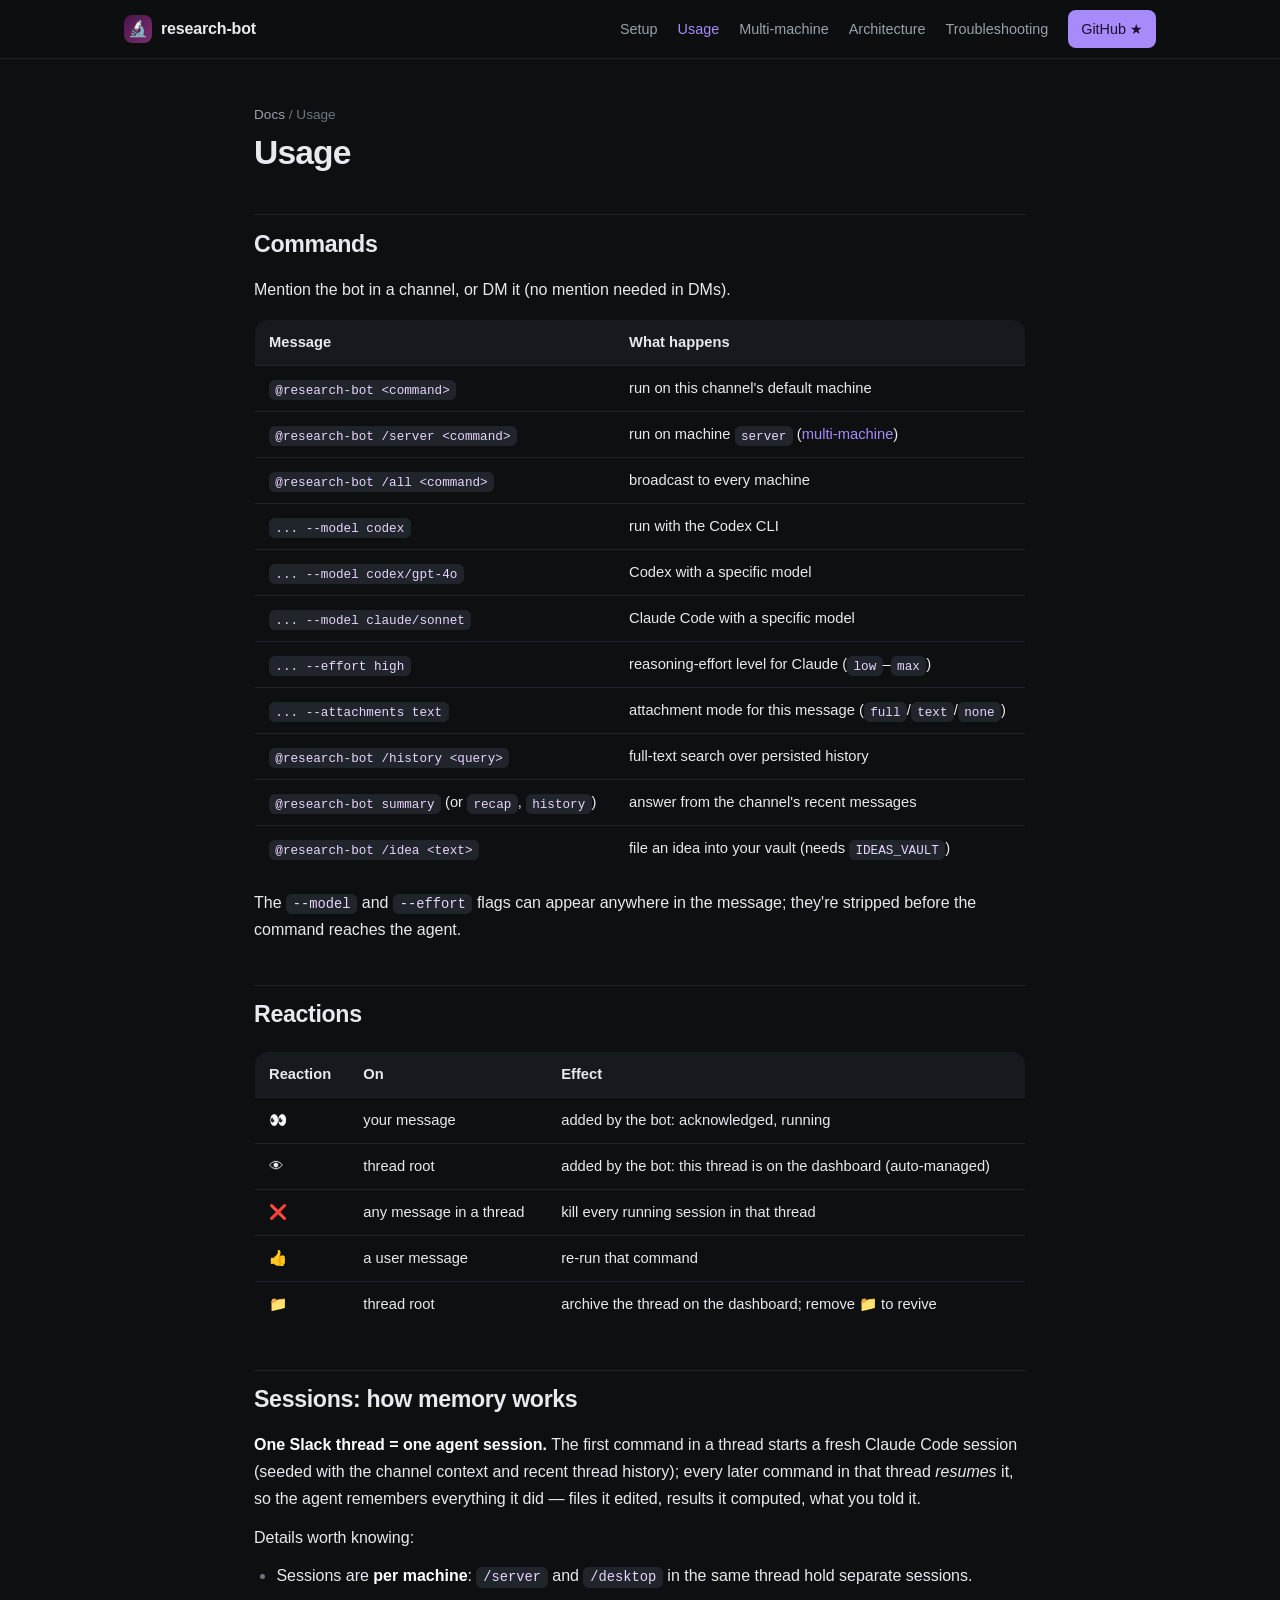
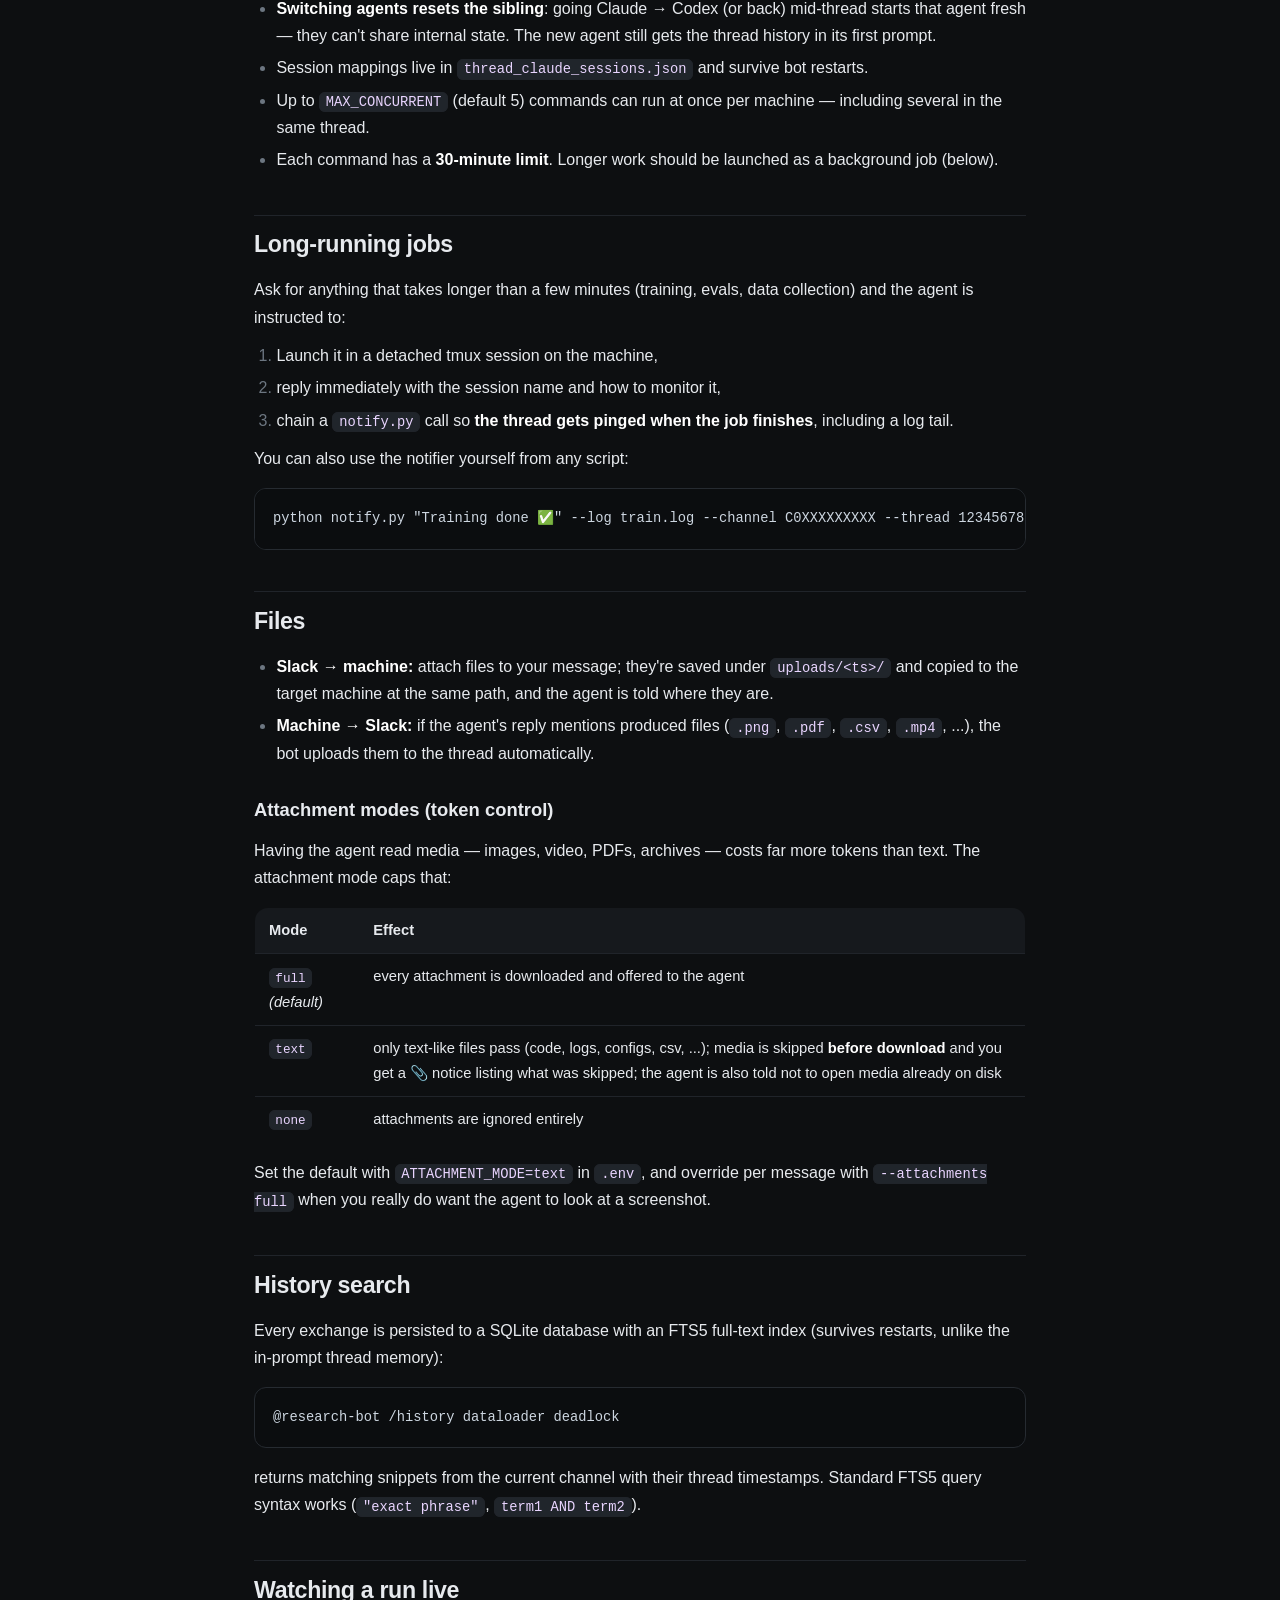
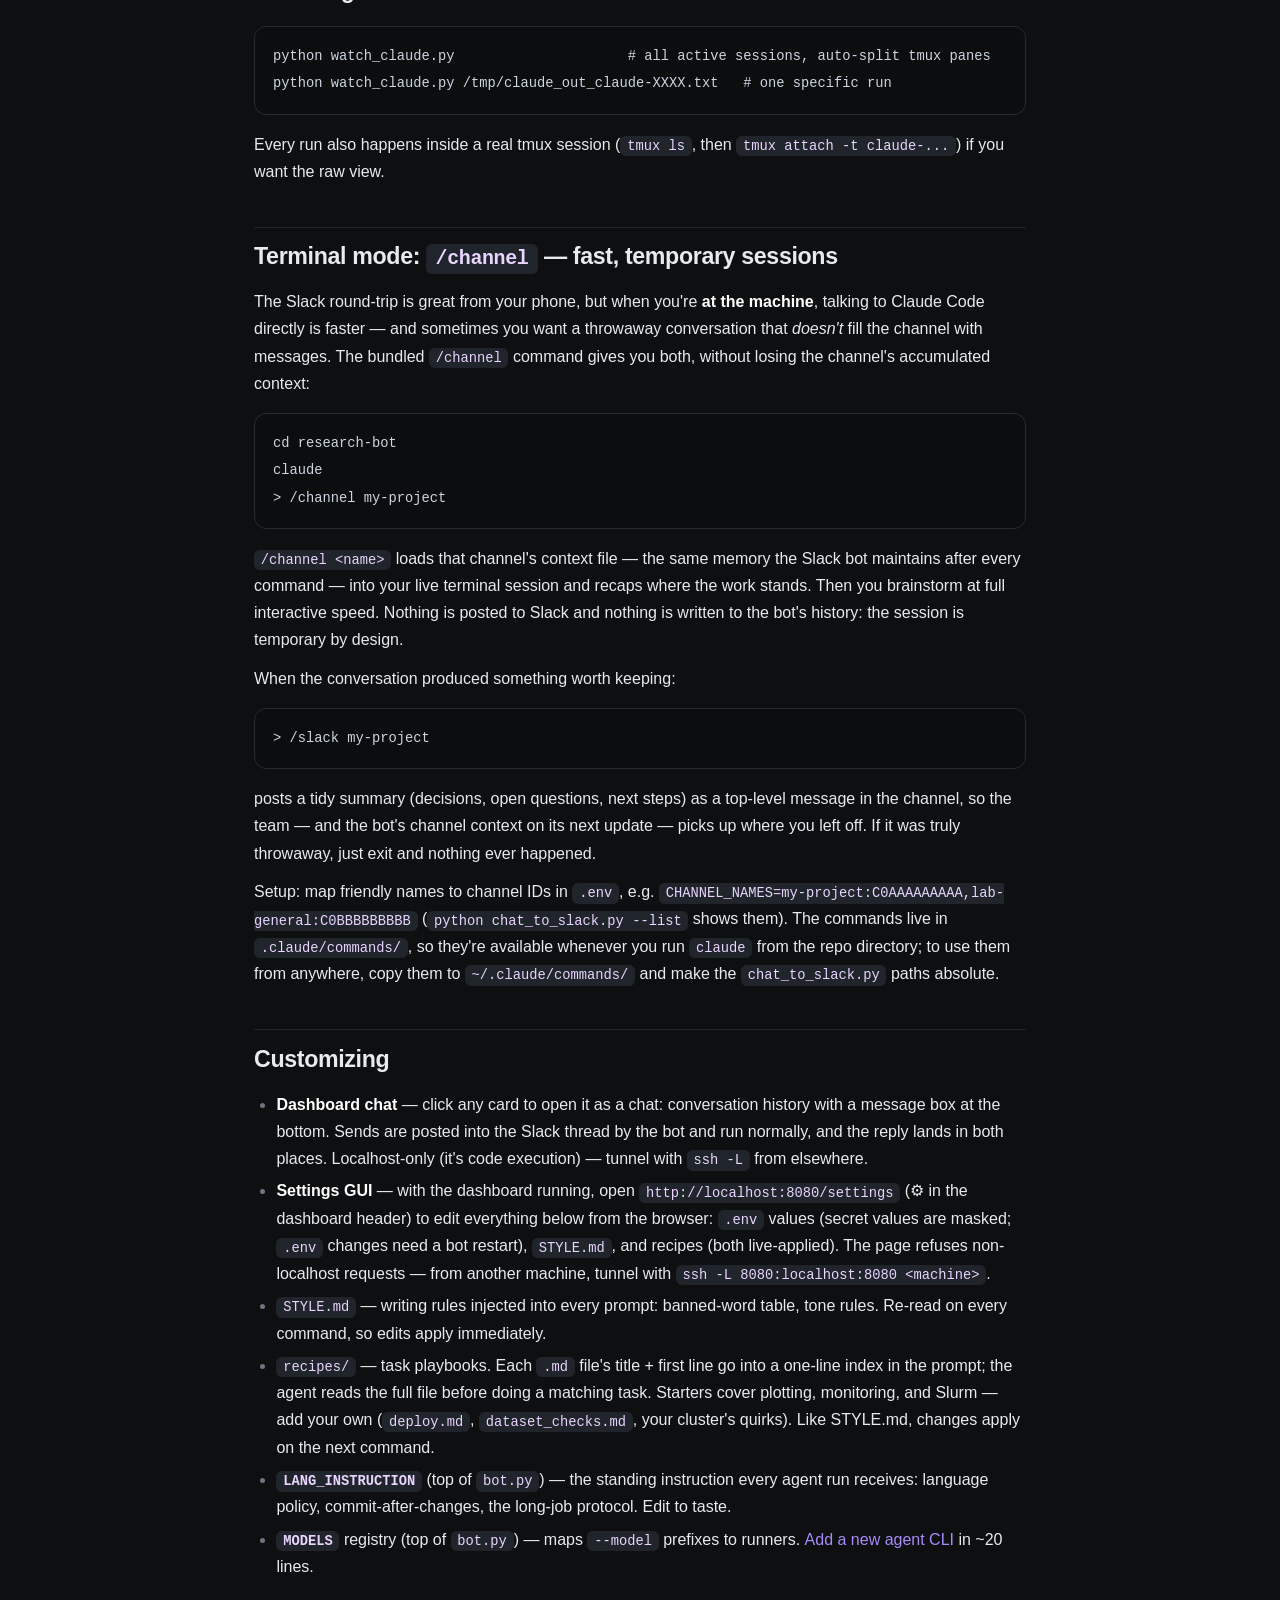
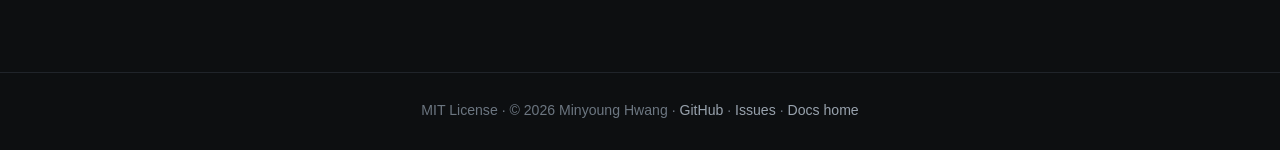
==== docs/usage.html @ 68c78b29 "docs: render guides as on-site HTML pages (no more bounce to the repo) The deep-dive guide cards lin" ====
<!DOCTYPE html>
<html lang="en">
<head>
<meta charset="UTF-8" />
<meta name="viewport" content="width=device-width, initial-scale=1.0" />
<title>Usage — research-bot docs</title>
<link rel="icon" href="data:image/svg+xml,%3Csvg xmlns='http://www.w3.org/2000/svg' viewBox='0 0 100 100'%3E%3Ctext y='.9em' font-size='90'%3E%F0%9F%94%AC%3C/text%3E%3C/svg%3E" />
<link rel="stylesheet" href="assets/docs.css" />
</head>
<body>
<header class="nav">
  <div class="nav-inner">
    <a class="brand" href="index.html"><span class="logo">🔬</span> research-bot</a>
    <nav class="nav-links"><a class="hideable" href="setup.html">Setup</a><a class="active" href="usage.html">Usage</a><a class="hideable" href="multi-machine.html">Multi-machine</a><a class="hideable" href="architecture.html">Architecture</a><a class="hideable" href="troubleshooting.html">Troubleshooting</a><a class="nav-cta" href="https://github.com/Minyoung1005/research-bot">GitHub ★</a></nav>
  </div>
</header>
<main class="doc">
  <div class="breadcrumb"><a href="index.html">Docs</a> / Usage</div>
<h1 id="usage">Usage</h1>
<h2 id="commands">Commands</h2>
<p>Mention the bot in a channel, or DM it (no mention needed in
DMs).</p>
<table>
<thead>
<tr class="header">
<th>Message</th>
<th>What happens</th>
</tr>
</thead>
<tbody>
<tr class="odd">
<td><code>@research-bot &lt;command&gt;</code></td>
<td>run on this channel's default machine</td>
</tr>
<tr class="even">
<td><code>@research-bot /server &lt;command&gt;</code></td>
<td>run on machine <code>server</code> (<a
href="multi-machine.html">multi-machine</a>)</td>
</tr>
<tr class="odd">
<td><code>@research-bot /all &lt;command&gt;</code></td>
<td>broadcast to every machine</td>
</tr>
<tr class="even">
<td><code>... --model codex</code></td>
<td>run with the Codex CLI</td>
</tr>
<tr class="odd">
<td><code>... --model codex/gpt-4o</code></td>
<td>Codex with a specific model</td>
</tr>
<tr class="even">
<td><code>... --model claude/sonnet</code></td>
<td>Claude Code with a specific model</td>
</tr>
<tr class="odd">
<td><code>... --effort high</code></td>
<td>reasoning-effort level for Claude
(<code>low</code>–<code>max</code>)</td>
</tr>
<tr class="even">
<td><code>... --attachments text</code></td>
<td>attachment mode for this message
(<code>full</code>/<code>text</code>/<code>none</code>)</td>
</tr>
<tr class="odd">
<td><code>@research-bot /history &lt;query&gt;</code></td>
<td>full-text search over persisted history</td>
</tr>
<tr class="even">
<td><code>@research-bot summary</code> (or <code>recap</code>,
<code>history</code>)</td>
<td>answer from the channel's recent messages</td>
</tr>
<tr class="odd">
<td><code>@research-bot /idea &lt;text&gt;</code></td>
<td>file an idea into your vault (needs <code>IDEAS_VAULT</code>)</td>
</tr>
</tbody>
</table>
<p>The <code>--model</code> and <code>--effort</code> flags can appear
anywhere in the message; they're stripped before the command reaches the
agent.</p>
<h2 id="reactions">Reactions</h2>
<table>
<thead>
<tr class="header">
<th>Reaction</th>
<th>On</th>
<th>Effect</th>
</tr>
</thead>
<tbody>
<tr class="odd">
<td>👀</td>
<td>your message</td>
<td>added by the bot: acknowledged, running</td>
</tr>
<tr class="even">
<td>👁</td>
<td>thread root</td>
<td>added by the bot: this thread is on the dashboard
(auto-managed)</td>
</tr>
<tr class="odd">
<td>❌</td>
<td>any message in a thread</td>
<td>kill every running session in that thread</td>
</tr>
<tr class="even">
<td>👍</td>
<td>a user message</td>
<td>re-run that command</td>
</tr>
<tr class="odd">
<td>📁</td>
<td>thread root</td>
<td>archive the thread on the dashboard; remove 📁 to revive</td>
</tr>
</tbody>
</table>
<h2 id="sessions-how-memory-works">Sessions: how memory works</h2>
<p><strong>One Slack thread = one agent session.</strong> The first
command in a thread starts a fresh Claude Code session (seeded with the
channel context and recent thread history); every later command in that
thread <em>resumes</em> it, so the agent remembers everything it did —
files it edited, results it computed, what you told it.</p>
<p>Details worth knowing:</p>
<ul>
<li>Sessions are <strong>per machine</strong>: <code>/server</code> and
<code>/desktop</code> in the same thread hold separate sessions.</li>
<li><strong>Switching agents resets the sibling</strong>: going Claude →
Codex (or back) mid-thread starts that agent fresh — they can't share
internal state. The new agent still gets the thread history in its first
prompt.</li>
<li>Session mappings live in <code>thread_claude_sessions.json</code>
and survive bot restarts.</li>
<li>Up to <code>MAX_CONCURRENT</code> (default 5) commands can run at
once per machine — including several in the same thread.</li>
<li>Each command has a <strong>30-minute limit</strong>. Longer work
should be launched as a background job (below).</li>
</ul>
<h2 id="long-running-jobs">Long-running jobs</h2>
<p>Ask for anything that takes longer than a few minutes (training,
evals, data collection) and the agent is instructed to:</p>
<ol type="1">
<li>Launch it in a detached tmux session on the machine,</li>
<li>reply immediately with the session name and how to monitor it,</li>
<li>chain a <code>notify.py</code> call so <strong>the thread gets
pinged when the job finishes</strong>, including a log tail.</li>
</ol>
<p>You can also use the notifier yourself from any script:</p>
<pre class="bash"><code>python notify.py &quot;Training done ✅&quot; --log train.log --channel C0XXXXXXXXX --thread 1234567890.123456</code></pre>
<h2 id="files">Files</h2>
<ul>
<li><strong>Slack → machine:</strong> attach files to your message;
they're saved under <code>uploads/&lt;ts&gt;/</code> and copied to the
target machine at the same path, and the agent is told where they
are.</li>
<li><strong>Machine → Slack:</strong> if the agent's reply mentions
produced files (<code>.png</code>, <code>.pdf</code>, <code>.csv</code>,
<code>.mp4</code>, ...), the bot uploads them to the thread
automatically.</li>
</ul>
<h3 id="attachment-modes-token-control">Attachment modes (token
control)</h3>
<p>Having the agent read media — images, video, PDFs, archives — costs
far more tokens than text. The attachment mode caps that:</p>
<table>
<thead>
<tr class="header">
<th>Mode</th>
<th>Effect</th>
</tr>
</thead>
<tbody>
<tr class="odd">
<td><code>full</code> <em>(default)</em></td>
<td>every attachment is downloaded and offered to the agent</td>
</tr>
<tr class="even">
<td><code>text</code></td>
<td>only text-like files pass (code, logs, configs, csv, ...); media is
skipped <strong>before download</strong> and you get a 📎 notice listing
what was skipped; the agent is also told not to open media already on
disk</td>
</tr>
<tr class="odd">
<td><code>none</code></td>
<td>attachments are ignored entirely</td>
</tr>
</tbody>
</table>
<p>Set the default with <code>ATTACHMENT_MODE=text</code> in
<code>.env</code>, and override per message with
<code>--attachments full</code> when you really do want the agent to
look at a screenshot.</p>
<h2 id="history-search">History search</h2>
<p>Every exchange is persisted to a SQLite database with an FTS5
full-text index (survives restarts, unlike the in-prompt thread
memory):</p>
<pre><code>@research-bot /history dataloader deadlock</code></pre>
<p>returns matching snippets from the current channel with their thread
timestamps. Standard FTS5 query syntax works
(<code>"exact phrase"</code>, <code>term1 AND term2</code>).</p>
<h2 id="watching-a-run-live">Watching a run live</h2>
<pre class="bash"><code>python watch_claude.py                     # all active sessions, auto-split tmux panes
python watch_claude.py /tmp/claude_out_claude-XXXX.txt   # one specific run</code></pre>
<p>Every run also happens inside a real tmux session
(<code>tmux ls</code>, then <code>tmux attach -t claude-...</code>) if
you want the raw view.</p>
<h2 id="terminal-mode-channel--fast-temporary-sessions">Terminal mode:
<code>/channel</code> — fast, temporary sessions</h2>
<p>The Slack round-trip is great from your phone, but when you're
<strong>at the machine</strong>, talking to Claude Code directly is
faster — and sometimes you want a throwaway conversation that
<em>doesn't</em> fill the channel with messages. The bundled
<code>/channel</code> command gives you both, without losing the
channel's accumulated context:</p>
<pre class="bash"><code>cd research-bot
claude
&gt; /channel my-project</code></pre>
<p><code>/channel &lt;name&gt;</code> loads that channel's context file
— the same memory the Slack bot maintains after every command — into
your live terminal session and recaps where the work stands. Then you
brainstorm at full interactive speed. Nothing is posted to Slack and
nothing is written to the bot's history: the session is temporary by
design.</p>
<p>When the conversation produced something worth keeping:</p>
<pre><code>&gt; /slack my-project</code></pre>
<p>posts a tidy summary (decisions, open questions, next steps) as a
top-level message in the channel, so the team — and the bot's channel
context on its next update — picks up where you left off. If it was
truly throwaway, just exit and nothing ever happened.</p>
<p>Setup: map friendly names to channel IDs in <code>.env</code>, e.g.
<code>CHANNEL_NAMES=my-project:C0AAAAAAAAA,lab-general:C0BBBBBBBBB</code>
(<code>python chat_to_slack.py --list</code> shows them). The commands
live in <code>.claude/commands/</code>, so they're available whenever
you run <code>claude</code> from the repo directory; to use them from
anywhere, copy them to <code>~/.claude/commands/</code> and make the
<code>chat_to_slack.py</code> paths absolute.</p>
<h2 id="customizing">Customizing</h2>
<ul>
<li><strong>Dashboard chat</strong> — click any card to open it as a
chat: conversation history with a message box at the bottom. Sends are
posted into the Slack thread by the bot and run normally, and the reply
lands in both places. Localhost-only (it's code execution) — tunnel with
<code>ssh -L</code> from elsewhere.</li>
<li><strong>Settings GUI</strong> — with the dashboard running, open
<code>http://localhost:8080/settings</code> (⚙ in the dashboard header)
to edit everything below from the browser: <code>.env</code> values
(secret values are masked; <code>.env</code> changes need a bot
restart), <code>STYLE.md</code>, and recipes (both live-applied). The
page refuses non-localhost requests — from another machine, tunnel with
<code>ssh -L 8080:localhost:8080 &lt;machine&gt;</code>.</li>
<li><strong><a href="../STYLE.md"><code>STYLE.md</code></a></strong> —
writing rules injected into every prompt: banned-word table, tone rules.
Re-read on every command, so edits apply immediately.</li>
<li><strong><a href="../recipes/"><code>recipes/</code></a></strong> —
task playbooks. Each <code>.md</code> file's title + first line go into
a one-line index in the prompt; the agent reads the full file before
doing a matching task. Starters cover plotting, monitoring, and Slurm —
add your own (<code>deploy.md</code>, <code>dataset_checks.md</code>,
your cluster's quirks). Like STYLE.md, changes apply on the next
command.</li>
<li><strong><code>LANG_INSTRUCTION</code></strong> (top of
<code>bot.py</code>) — the standing instruction every agent run
receives: language policy, commit-after-changes, the long-job protocol.
Edit to taste.</li>
<li><strong><code>MODELS</code></strong> registry (top of
<code>bot.py</code>) — maps <code>--model</code> prefixes to runners. <a
href="architecture.html#adding-a-new-agent-cli">Add a new agent CLI</a> in
~20 lines.</li>
</ul>
</main>
<footer class="doc-footer">
  MIT License · © 2026 Minyoung Hwang ·
  <a href="https://github.com/Minyoung1005/research-bot">GitHub</a> ·
  <a href="https://github.com/Minyoung1005/research-bot/issues">Issues</a> ·
  <a href="index.html">Docs home</a>
</footer>
</body>
</html>
---- docs/assets/docs.css ----
/* Shared styles for the rendered guide pages (setup.html, usage.html, ...).
   Matches the landing page (index.html). Generated pages link to this file. */
:root{
  --bg:#0d0f11; --surface:#16191d; --card:#1a1d21; --border:#262b31;
  --border-soft:#20242a; --text:#e7eaee; --muted:#98a2ad; --faint:#6c7681;
  --accent:#a78bfa; --accent-2:#8b5cf6; --success:#34d399; --slack:#4A154B;
  --code-bg:#0b0d0f; --radius:14px;
  --mono:ui-monospace,SFMono-Regular,"SF Mono",Menlo,Consolas,"Liberation Mono",monospace;
  --sans:-apple-system,BlinkMacSystemFont,"Segoe UI",Roboto,Helvetica,Arial,sans-serif;
}
*{box-sizing:border-box}
html{scroll-behavior:smooth}
body{margin:0;background:var(--bg);color:var(--text);font-family:var(--sans);
  line-height:1.7;-webkit-font-smoothing:antialiased;font-size:16px}
a{color:var(--accent);text-decoration:none}
a:hover{text-decoration:underline}

/* nav (same look as landing) */
header.nav{position:sticky;top:0;z-index:50;background:rgba(13,15,17,.82);
  backdrop-filter:blur(10px);border-bottom:1px solid var(--border-soft)}
.nav-inner{max-width:1080px;margin:0 auto;padding:0 24px;display:flex;align-items:center;gap:18px;height:58px}
.brand{display:flex;align-items:center;gap:9px;font-weight:700;letter-spacing:-.01em;color:var(--text)}
.brand:hover{text-decoration:none}
.brand .logo{width:28px;height:28px;display:grid;place-items:center;border-radius:8px;
  background:linear-gradient(135deg,var(--slack),#7a2e6e);font-size:16px}
.nav-links{margin-left:auto;display:flex;gap:20px;align-items:center;flex-wrap:wrap}
.nav-links a{color:var(--muted);font-size:.9rem;font-weight:500}
.nav-links a:hover{color:var(--text);text-decoration:none}
.nav-links a.active{color:var(--accent)}
.nav-cta{background:var(--accent);color:#1a1030!important;padding:7px 13px;border-radius:8px;font-weight:600}
.nav-cta:hover{background:#b9a3ff;text-decoration:none}
@media(max-width:820px){.nav-links a.hideable{display:none}}

/* article */
.doc{max-width:820px;margin:0 auto;padding:44px 24px 80px}
.breadcrumb{font-size:.85rem;color:var(--faint);margin-bottom:8px}
.breadcrumb a{color:var(--muted)}
.doc h1{font-size:2.1rem;letter-spacing:-.025em;margin:.2em 0 .6em;line-height:1.15}
.doc h2{font-size:1.45rem;letter-spacing:-.015em;margin:1.8em 0 .5em;padding-top:.4em;
  border-top:1px solid var(--border-soft)}
.doc h3{font-size:1.15rem;margin:1.5em 0 .4em}
.doc h4{font-size:1rem;margin:1.3em 0 .3em;color:var(--muted)}
.doc p{margin:.7em 0}
.doc ul,.doc ol{padding-left:1.4em;margin:.7em 0}
.doc li{margin:.32em 0}
.doc li::marker{color:var(--faint)}
.doc a{font-weight:500}
.doc strong{color:#fff}
.doc hr{border:none;border-top:1px solid var(--border-soft);margin:2em 0}
.doc img{max-width:100%}

/* inline + block code */
.doc code{font-family:var(--mono);font-size:.86em;background:#20252b;color:#e9d5ff;
  padding:.12em .42em;border-radius:6px;border:1px solid var(--border-soft)}
.doc pre{background:var(--code-bg);border:1px solid var(--border);border-radius:12px;
  padding:16px 18px;overflow-x:auto;margin:1em 0}
.doc pre code{background:none;border:none;padding:0;color:#cdd6e0;font-size:.86rem;line-height:1.7}

/* blockquote (used for notes/tips) */
.doc blockquote{margin:1.1em 0;padding:2px 18px;border-left:3px solid var(--accent);
  background:var(--surface);border-radius:0 8px 8px 0;color:var(--muted)}
.doc blockquote p{margin:.6em 0}

/* tables */
.doc table{border-collapse:collapse;width:100%;font-size:.92rem;margin:1.1em 0;
  border:1px solid var(--border);border-radius:var(--radius);overflow:hidden}
.doc th,.doc td{text-align:left;padding:10px 14px;border-bottom:1px solid var(--border-soft);vertical-align:top}
.doc th{background:var(--surface);font-weight:600}
.doc tr:last-child td{border-bottom:none}
.doc td code{white-space:nowrap}

/* footer */
.doc-footer{border-top:1px solid var(--border-soft);padding:26px 24px;color:var(--faint);
  font-size:.88rem;text-align:center}
.doc-footer a{color:var(--muted)}
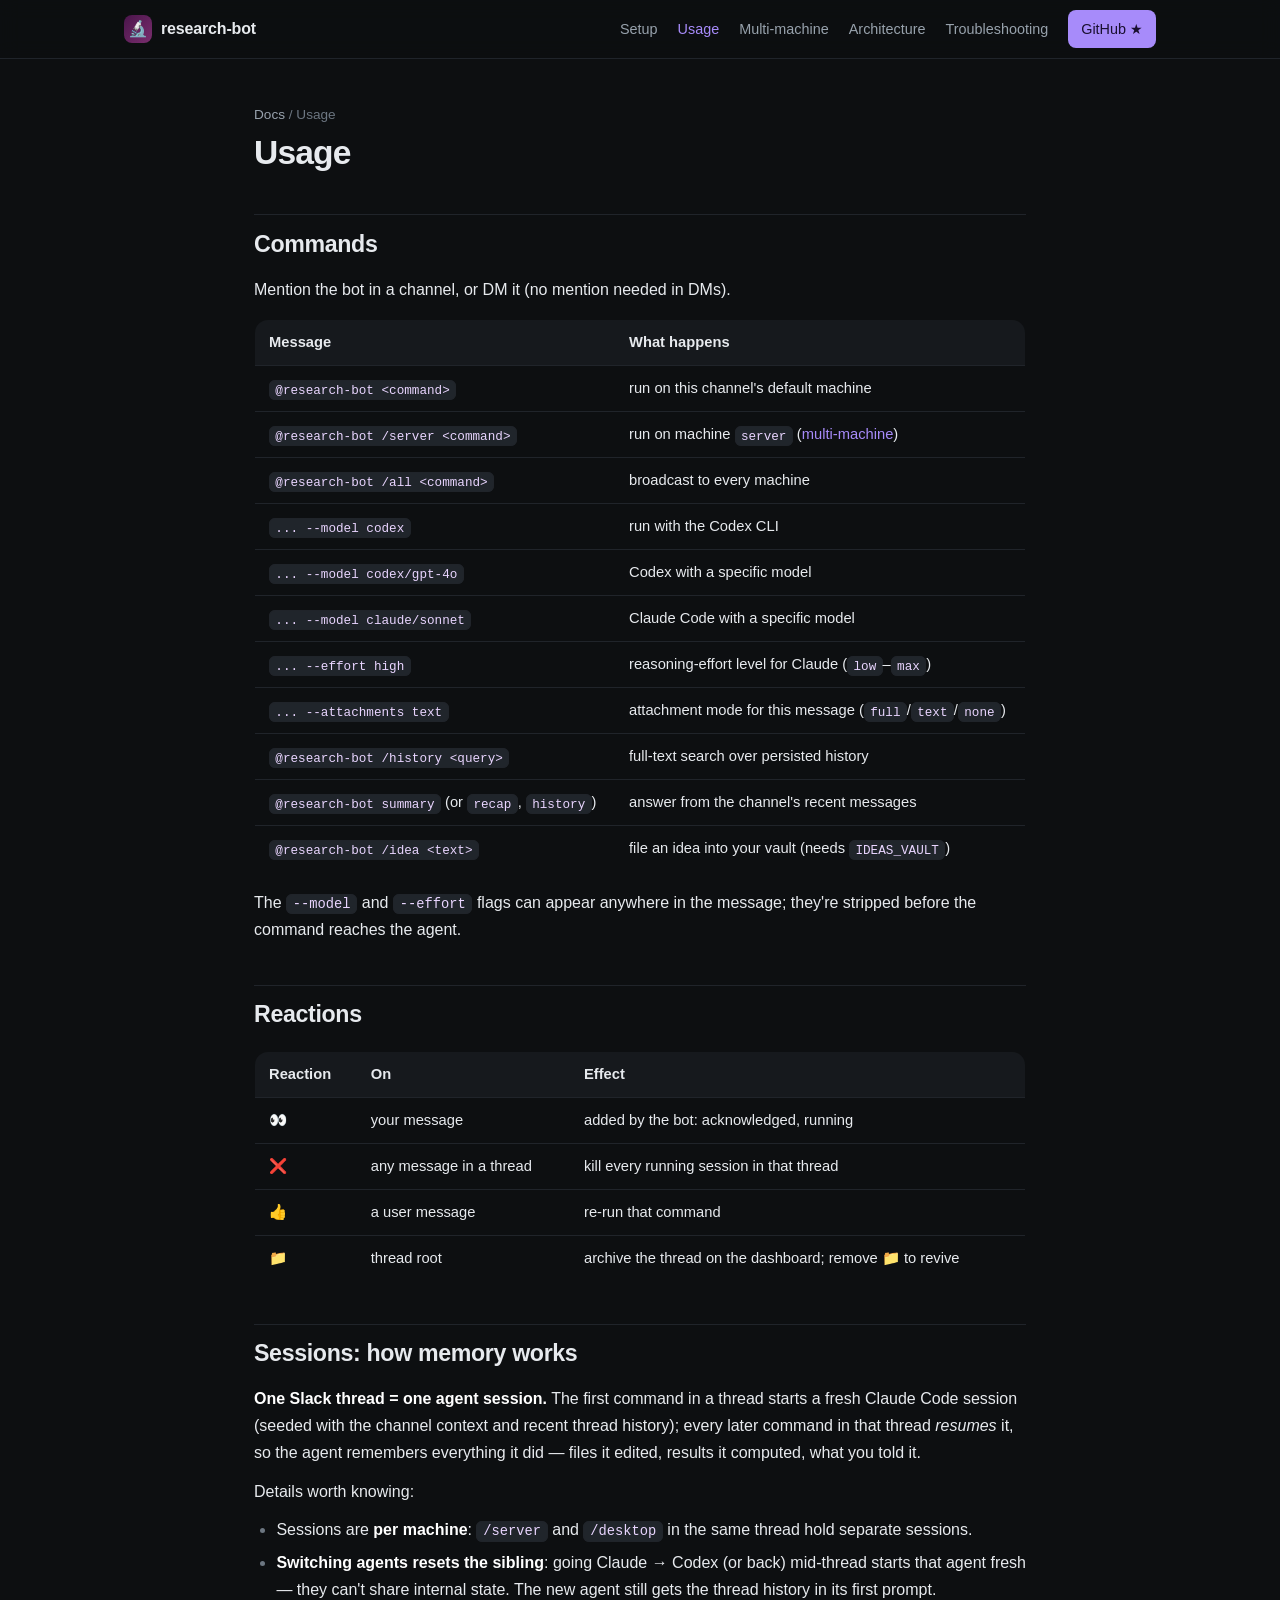
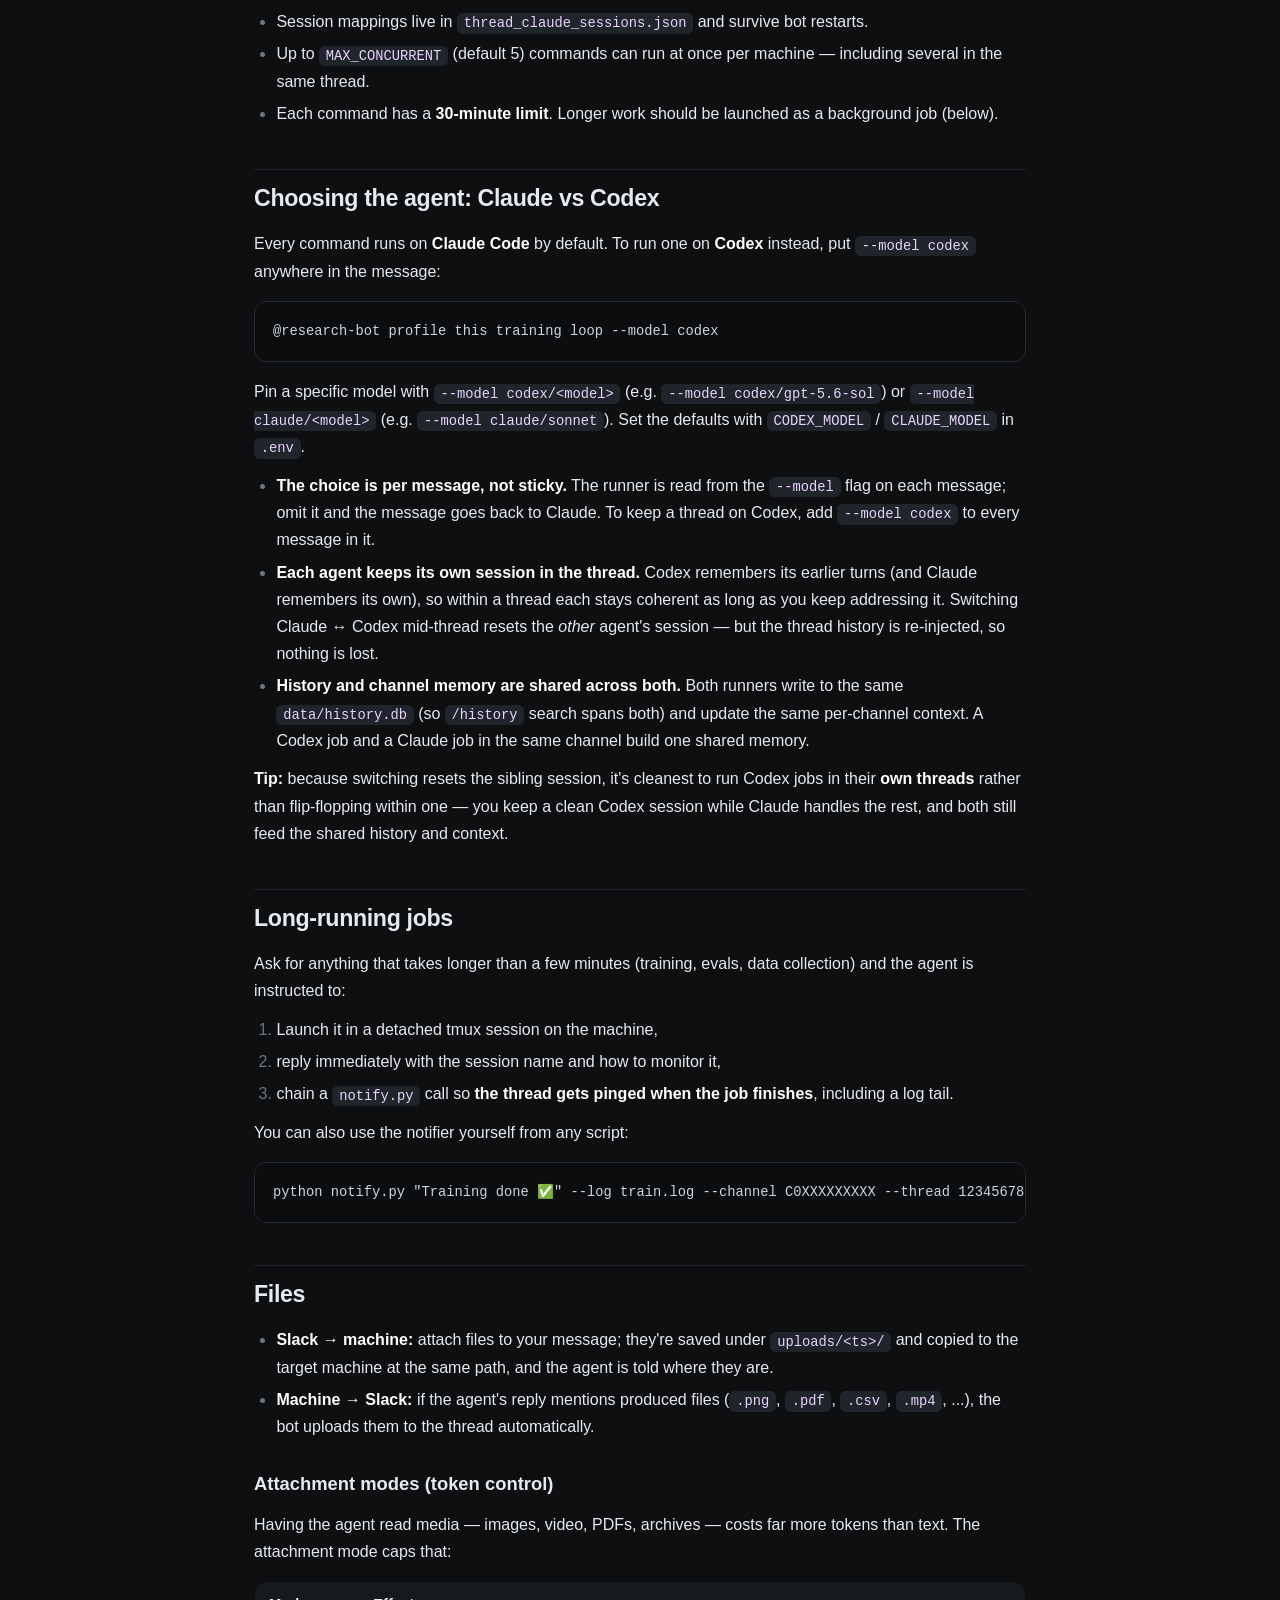
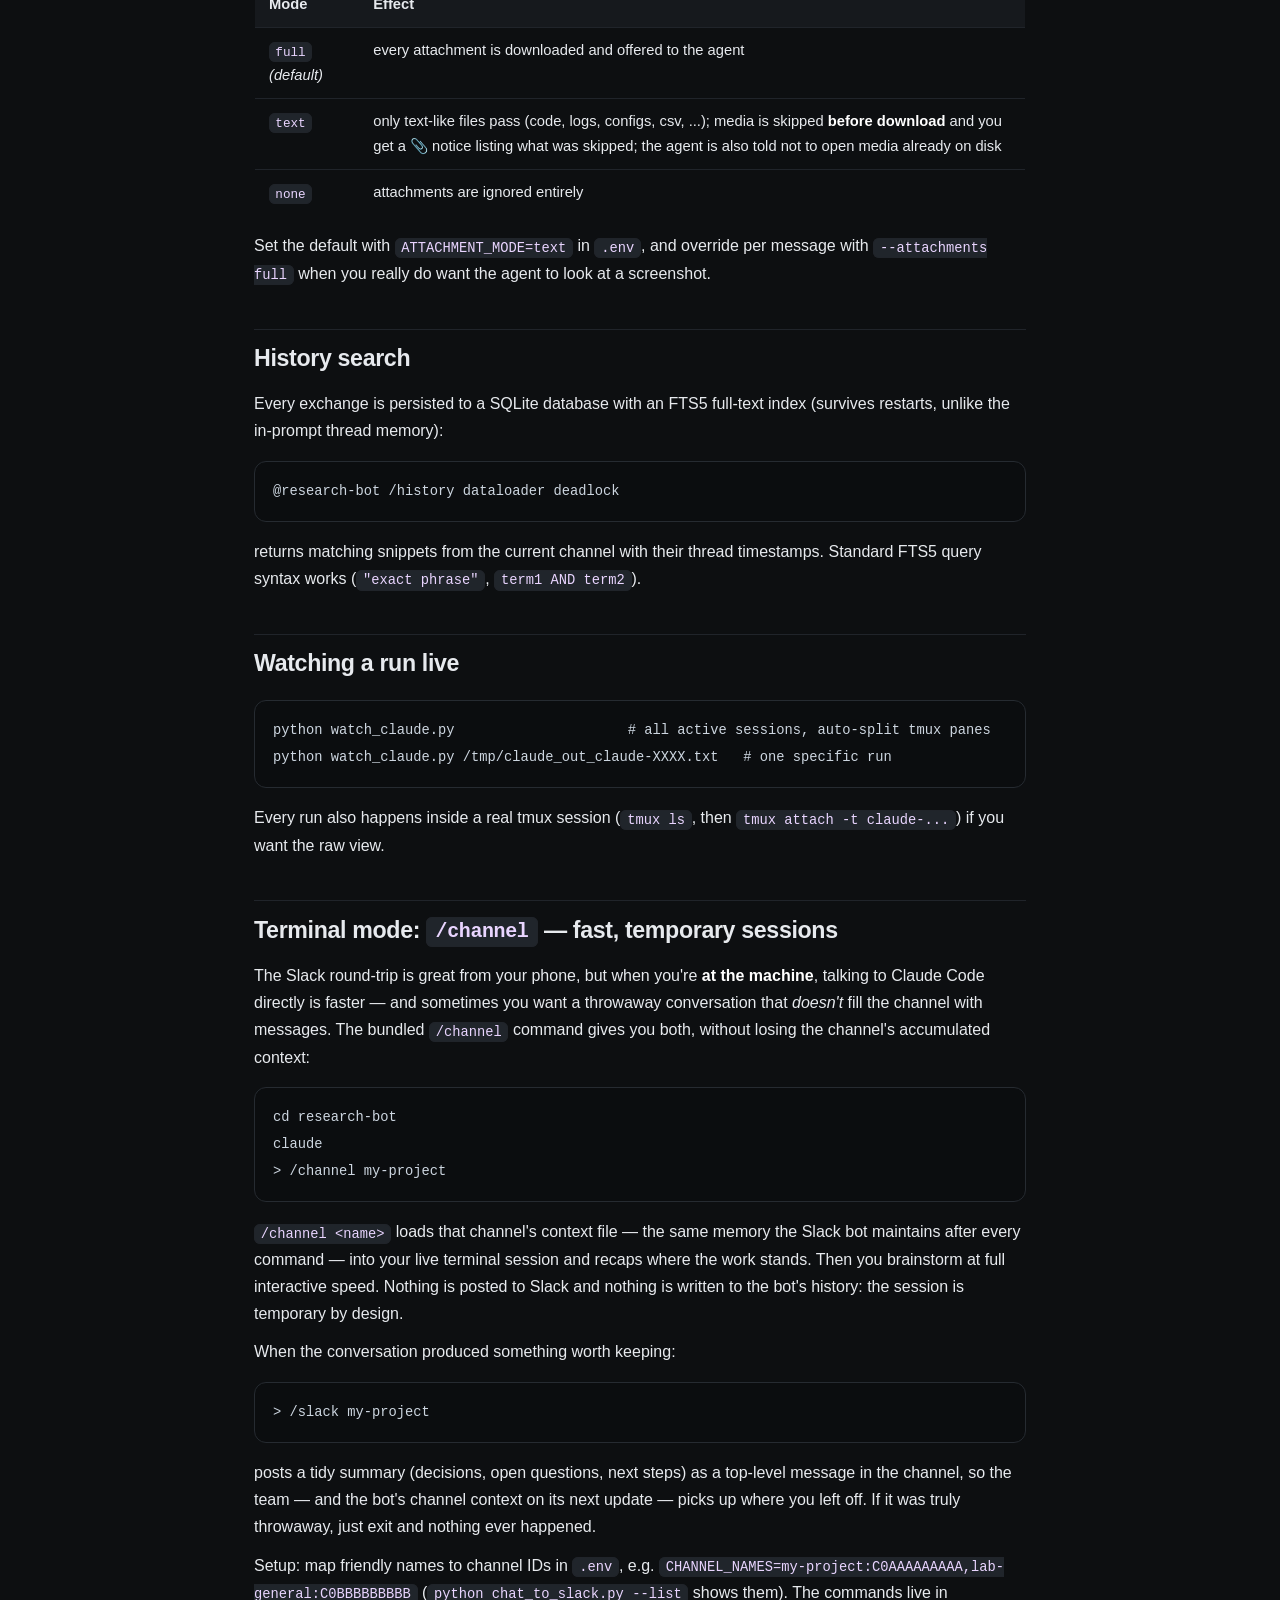
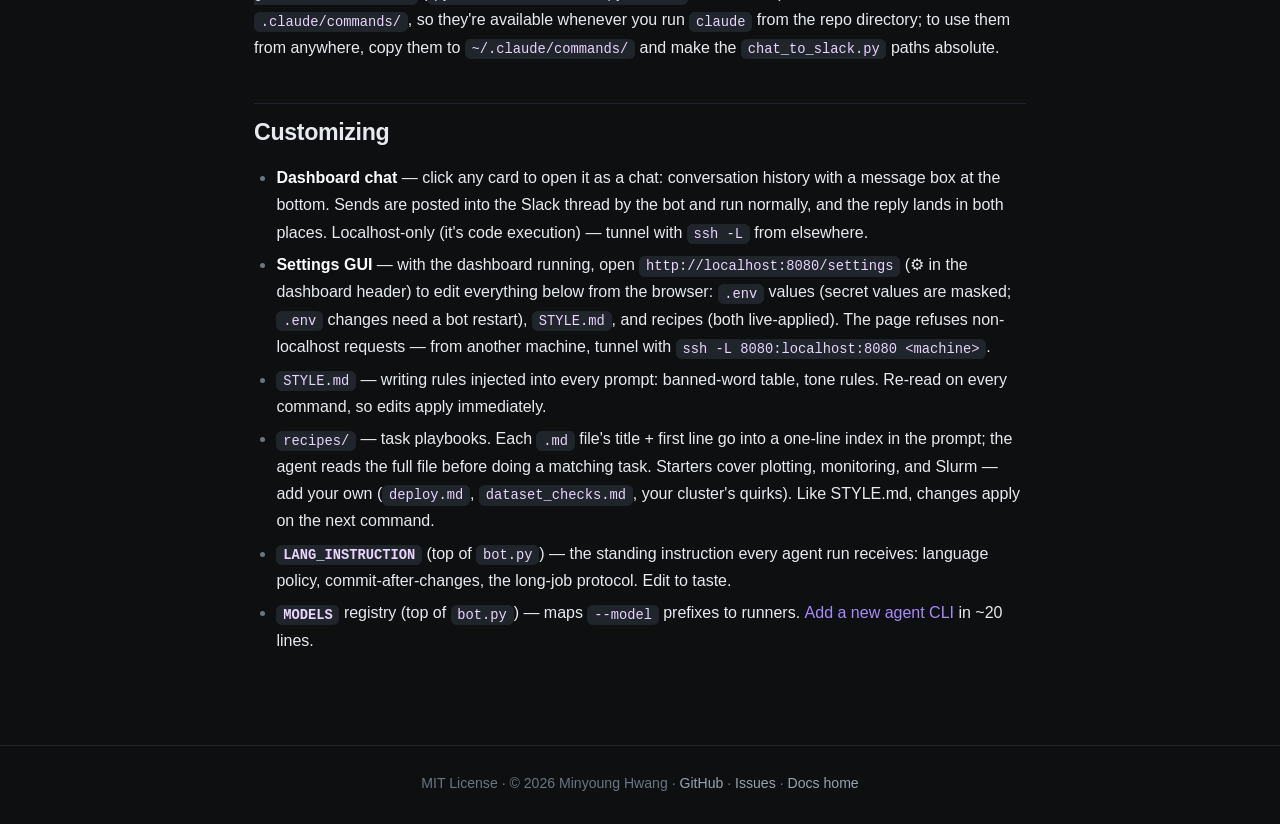
==== commit 8e2d439b: "docs: document Claude vs Codex agent selection; add CLAUDE_EFFORT; drop 👁 row - usage.md: new "Choos" ====
--- a/docs/usage.html
+++ b/docs/usage.html
@@ -97,22 +97,16 @@
 <td>added by the bot: acknowledged, running</td>
 </tr>
 <tr class="even">
-<td>👁</td>
-<td>thread root</td>
-<td>added by the bot: this thread is on the dashboard
-(auto-managed)</td>
-</tr>
-<tr class="odd">
 <td>❌</td>
 <td>any message in a thread</td>
 <td>kill every running session in that thread</td>
 </tr>
-<tr class="even">
+<tr class="odd">
 <td>👍</td>
 <td>a user message</td>
 <td>re-run that command</td>
 </tr>
-<tr class="odd">
+<tr class="even">
 <td>📁</td>
 <td>thread root</td>
 <td>archive the thread on the dashboard; remove 📁 to revive</td>
@@ -140,6 +134,40 @@
 <li>Each command has a <strong>30-minute limit</strong>. Longer work
 should be launched as a background job (below).</li>
 </ul>
+<h2 id="choosing-the-agent-claude-vs-codex">Choosing the agent: Claude
+vs Codex</h2>
+<p>Every command runs on <strong>Claude Code</strong> by default. To run
+one on <strong>Codex</strong> instead, put <code>--model codex</code>
+anywhere in the message:</p>
+<pre><code>@research-bot profile this training loop --model codex</code></pre>
+<p>Pin a specific model with <code>--model codex/&lt;model&gt;</code>
+(e.g. <code>--model codex/gpt-5.6-sol</code>) or
+<code>--model claude/&lt;model&gt;</code> (e.g.
+<code>--model claude/sonnet</code>). Set the defaults with
+<code>CODEX_MODEL</code> / <code>CLAUDE_MODEL</code> in
+<code>.env</code>.</p>
+<ul>
+<li><strong>The choice is per message, not sticky.</strong> The runner
+is read from the <code>--model</code> flag on each message; omit it and
+the message goes back to Claude. To keep a thread on Codex, add
+<code>--model codex</code> to every message in it.</li>
+<li><strong>Each agent keeps its own session in the thread.</strong>
+Codex remembers its earlier turns (and Claude remembers its own), so
+within a thread each stays coherent as long as you keep addressing it.
+Switching Claude ↔︎ Codex mid-thread resets the <em>other</em> agent's
+session — but the thread history is re-injected, so nothing is
+lost.</li>
+<li><strong>History and channel memory are shared across both.</strong>
+Both runners write to the same <code>data/history.db</code> (so
+<code>/history</code> search spans both) and update the same per-channel
+context. A Codex job and a Claude job in the same channel build one
+shared memory.</li>
+</ul>
+<p><strong>Tip:</strong> because switching resets the sibling session,
+it's cleanest to run Codex jobs in their <strong>own threads</strong>
+rather than flip-flopping within one — you keep a clean Codex session
+while Claude handles the rest, and both still feed the shared history
+and context.</p>
 <h2 id="long-running-jobs">Long-running jobs</h2>
 <p>Ask for anything that takes longer than a few minutes (training,
 evals, data collection) and the agent is instructed to:</p>
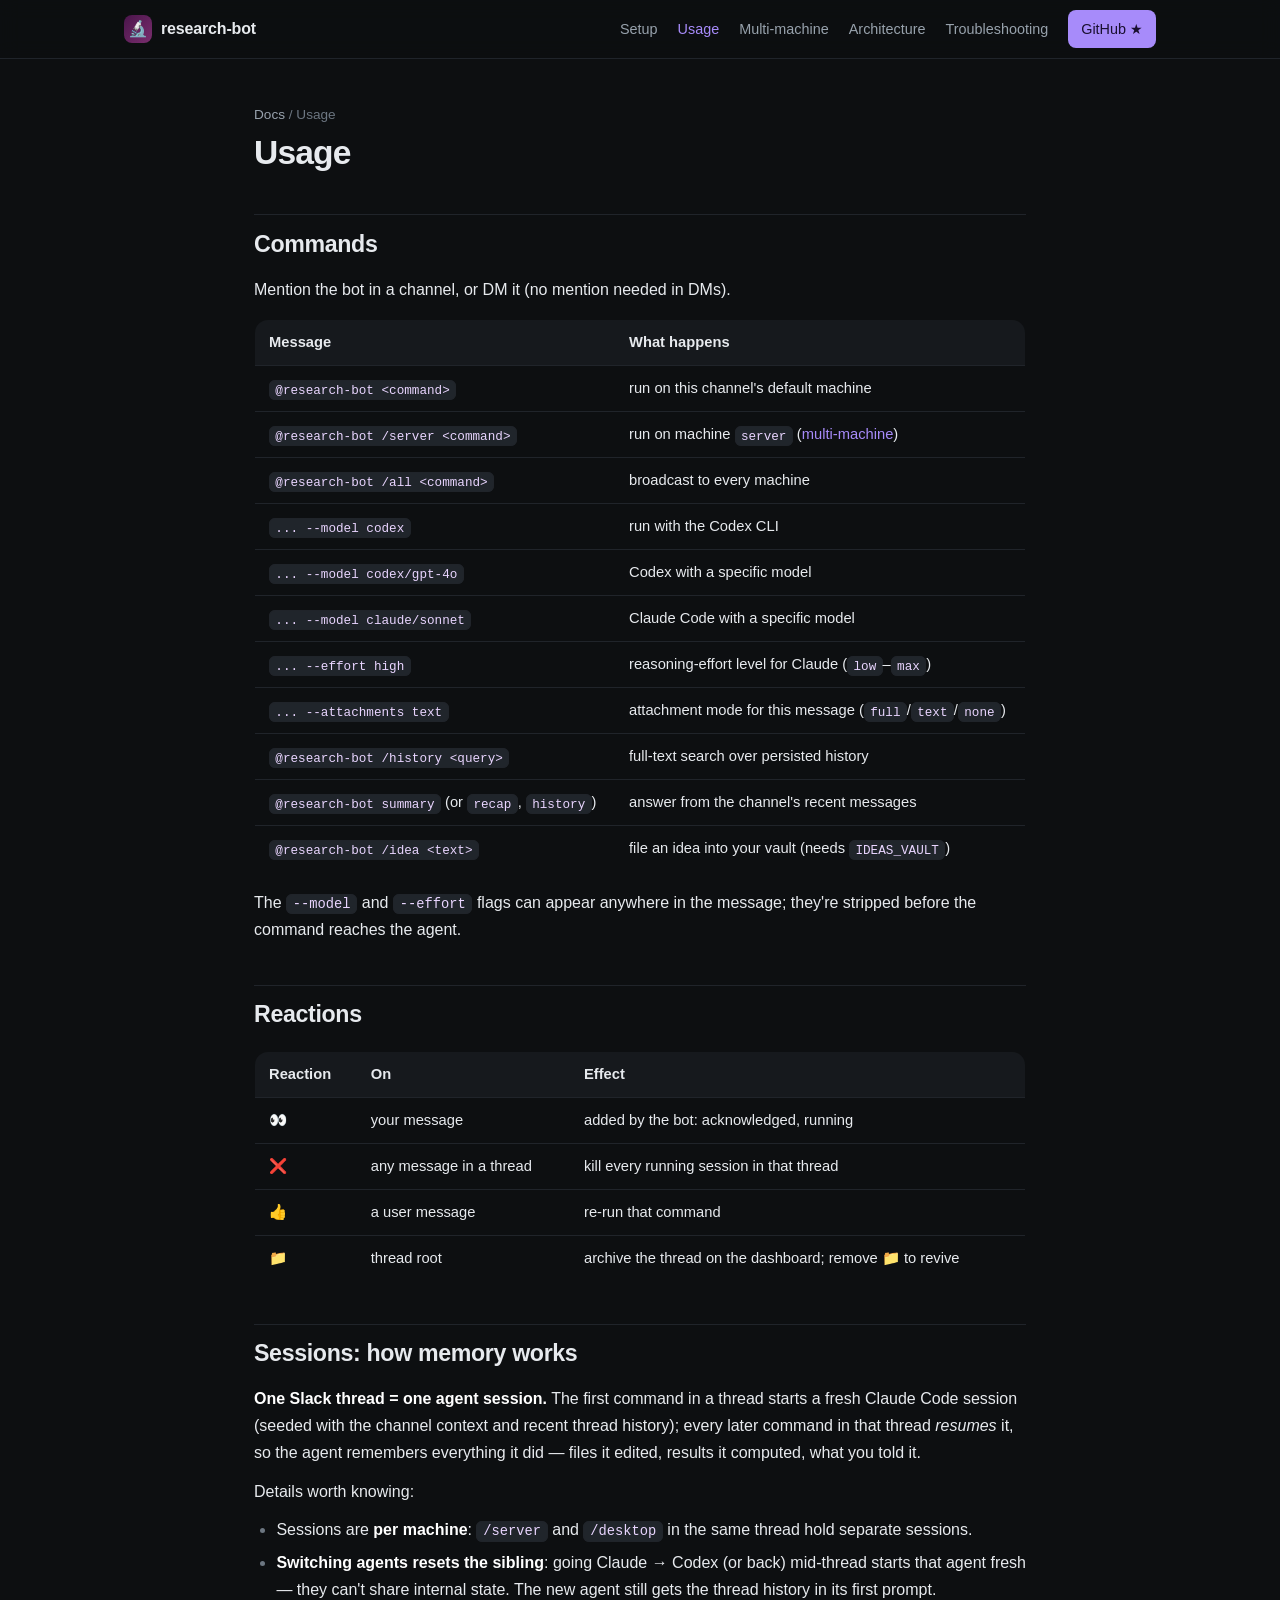
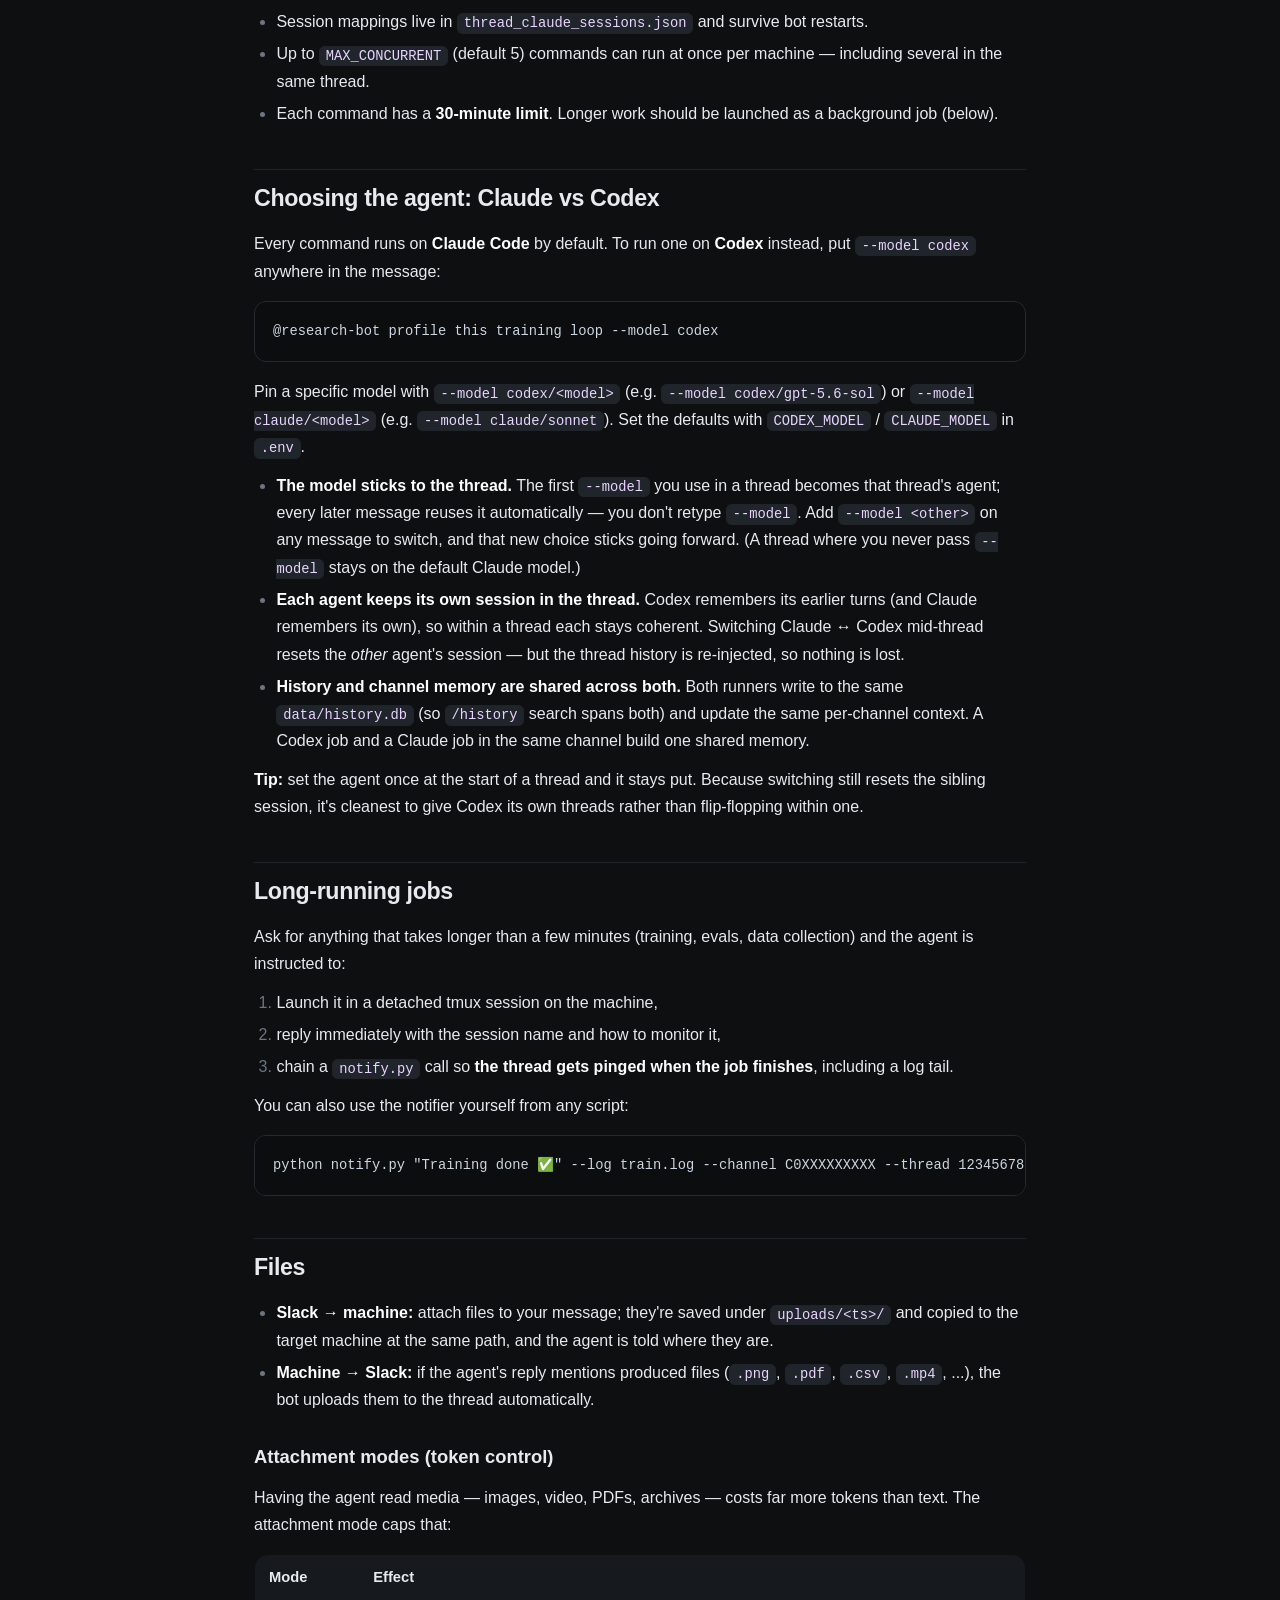
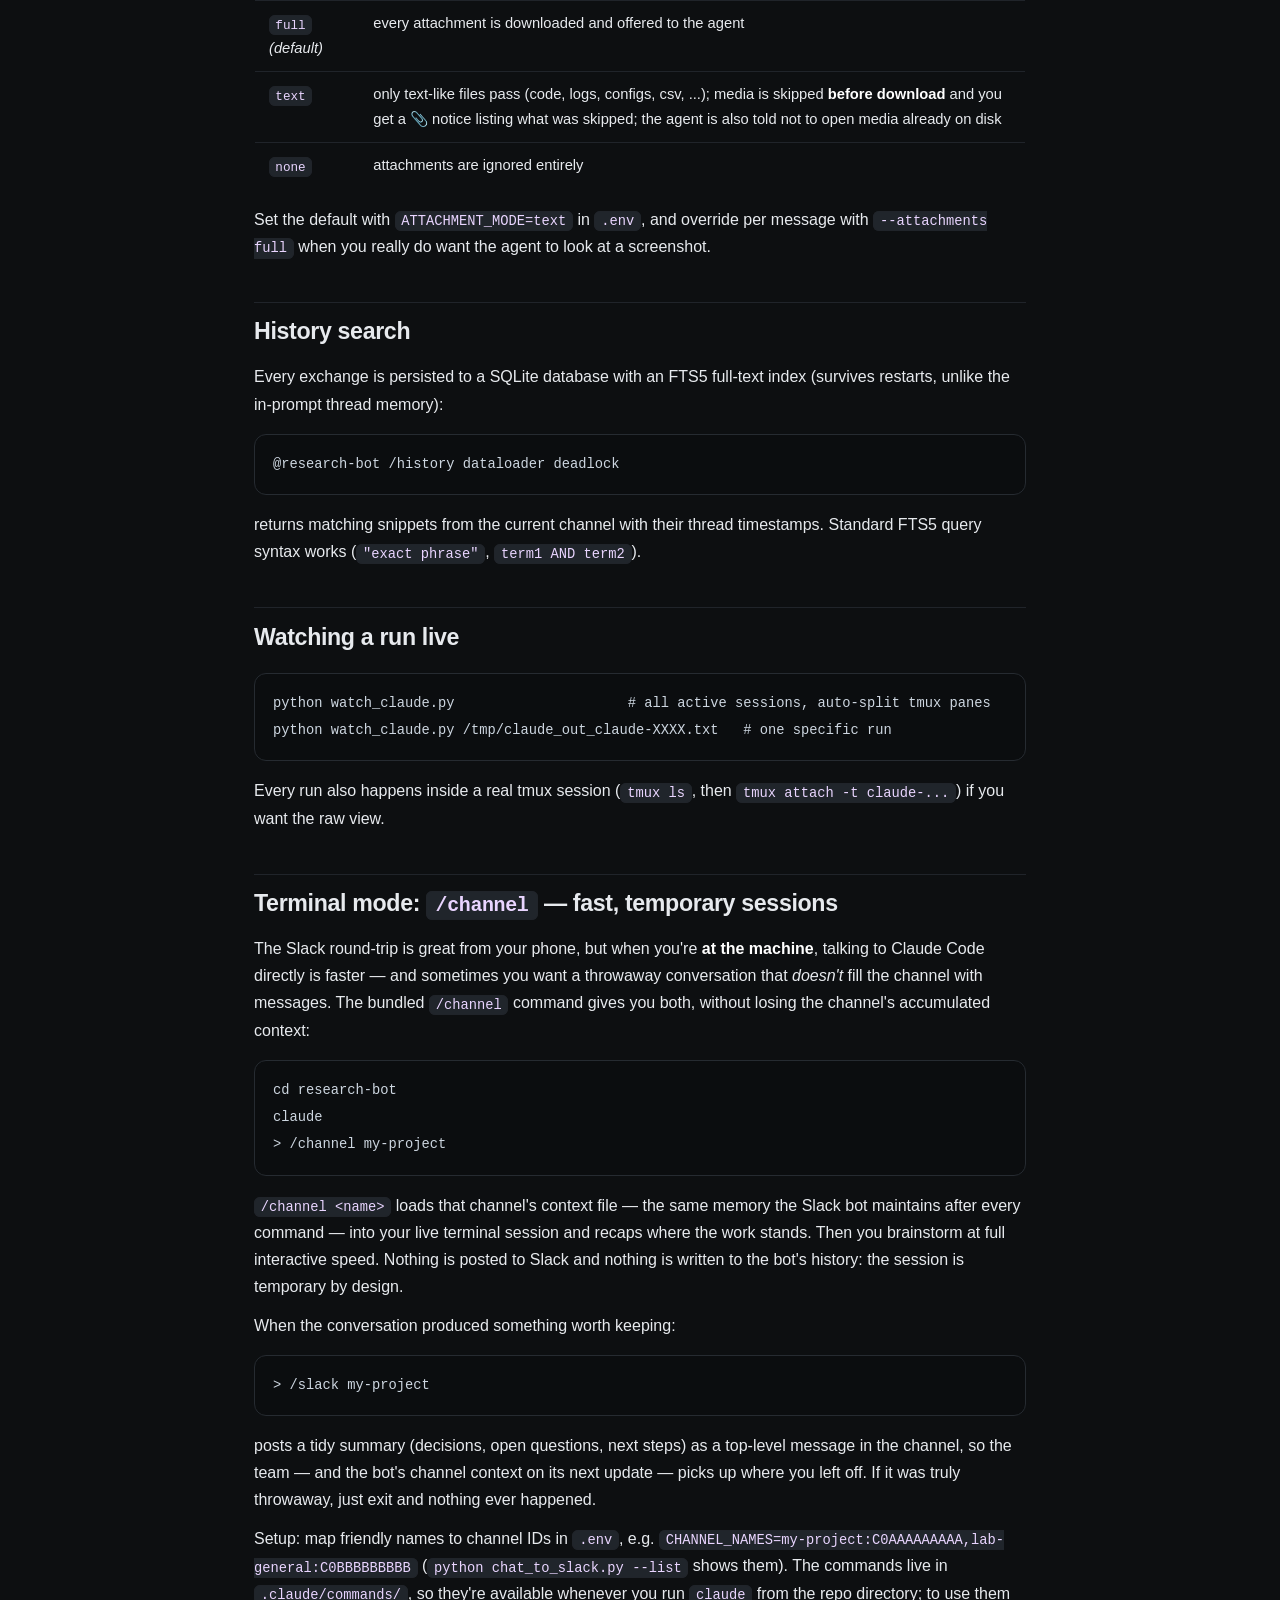
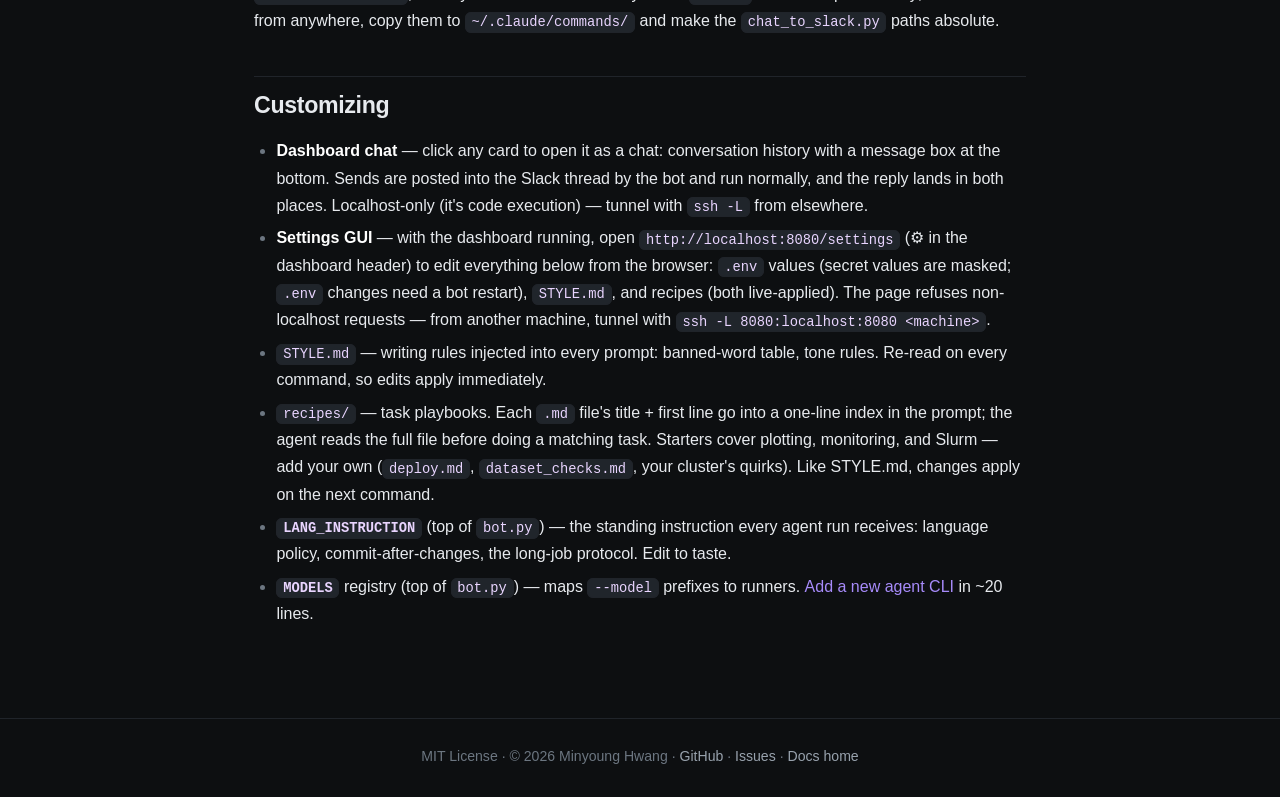
==== commit d9e45a2f: "Sticky per-thread model: reuse the thread's --model without retyping The first --model used in a thr" ====
--- a/docs/usage.html
+++ b/docs/usage.html
@@ -147,27 +147,28 @@
 <code>CODEX_MODEL</code> / <code>CLAUDE_MODEL</code> in
 <code>.env</code>.</p>
 <ul>
-<li><strong>The choice is per message, not sticky.</strong> The runner
-is read from the <code>--model</code> flag on each message; omit it and
-the message goes back to Claude. To keep a thread on Codex, add
-<code>--model codex</code> to every message in it.</li>
+<li><strong>The model sticks to the thread.</strong> The first
+<code>--model</code> you use in a thread becomes that thread's agent;
+every later message reuses it automatically — you don't retype
+<code>--model</code>. Add <code>--model &lt;other&gt;</code> on any
+message to switch, and that new choice sticks going forward. (A thread
+where you never pass <code>--model</code> stays on the default Claude
+model.)</li>
 <li><strong>Each agent keeps its own session in the thread.</strong>
 Codex remembers its earlier turns (and Claude remembers its own), so
-within a thread each stays coherent as long as you keep addressing it.
-Switching Claude ↔︎ Codex mid-thread resets the <em>other</em> agent's
-session — but the thread history is re-injected, so nothing is
-lost.</li>
+within a thread each stays coherent. Switching Claude ↔︎ Codex mid-thread
+resets the <em>other</em> agent's session — but the thread history is
+re-injected, so nothing is lost.</li>
 <li><strong>History and channel memory are shared across both.</strong>
 Both runners write to the same <code>data/history.db</code> (so
 <code>/history</code> search spans both) and update the same per-channel
 context. A Codex job and a Claude job in the same channel build one
 shared memory.</li>
 </ul>
-<p><strong>Tip:</strong> because switching resets the sibling session,
-it's cleanest to run Codex jobs in their <strong>own threads</strong>
-rather than flip-flopping within one — you keep a clean Codex session
-while Claude handles the rest, and both still feed the shared history
-and context.</p>
+<p><strong>Tip:</strong> set the agent once at the start of a thread and
+it stays put. Because switching still resets the sibling session, it's
+cleanest to give Codex its own threads rather than flip-flopping within
+one.</p>
 <h2 id="long-running-jobs">Long-running jobs</h2>
 <p>Ask for anything that takes longer than a few minutes (training,
 evals, data collection) and the agent is instructed to:</p>
